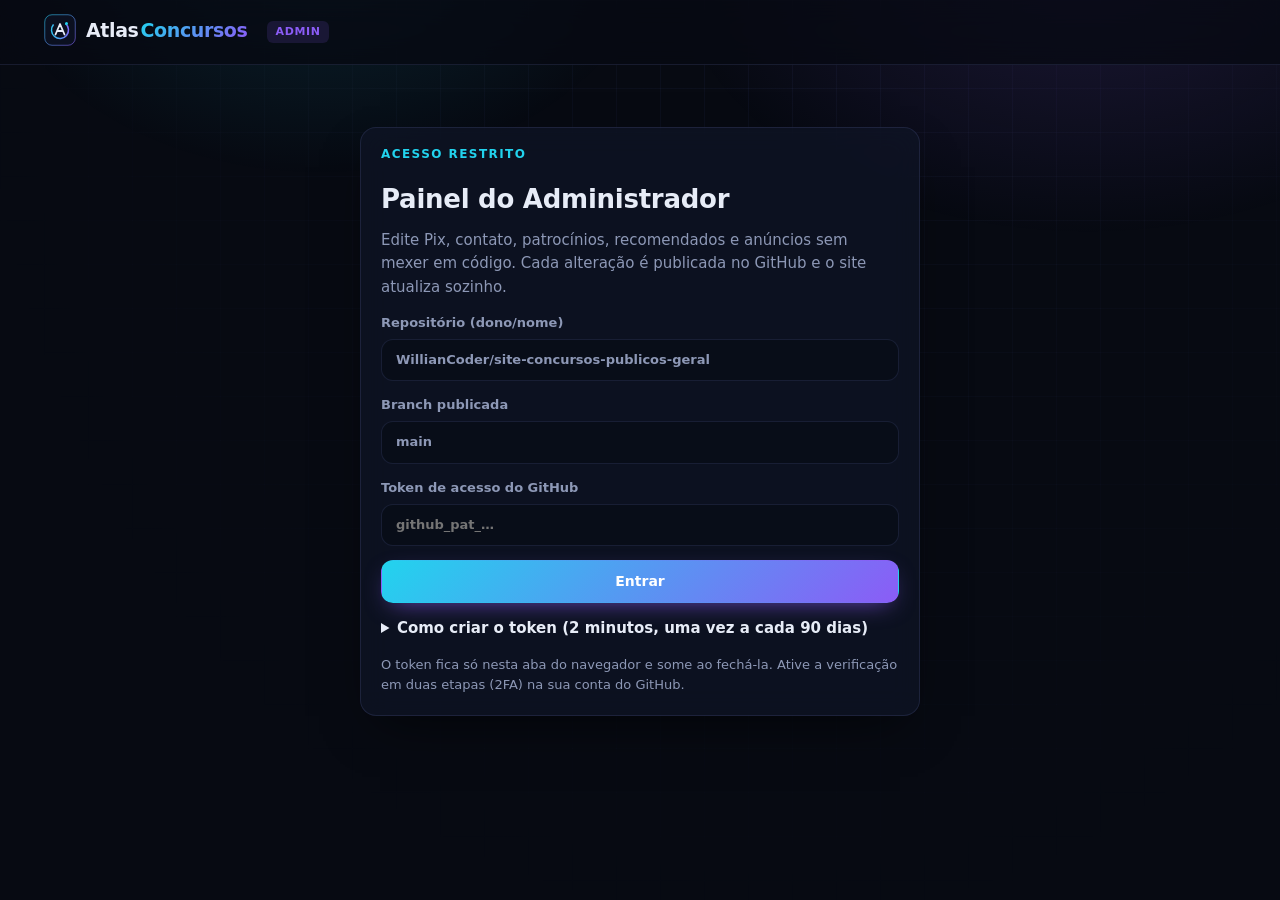
==== admin.html @ f7a5754c "Adiciona Radar de Editais, Descubra seu concurso, painel admin e segurança Diferenciais - Radar de E" ====
<!doctype html>
<html lang="pt-BR" data-theme="dark">
<head>
  <meta charset="utf-8">
  <meta http-equiv="Content-Security-Policy" content="default-src 'self'; script-src 'self'; style-src 'self' 'unsafe-inline' https://fonts.googleapis.com; font-src 'self' data: https://fonts.gstatic.com; img-src 'self' data: https:; connect-src 'self' https://api.github.com; object-src 'none'; base-uri 'self'; form-action 'self'; upgrade-insecure-requests">
  <meta name="referrer" content="no-referrer">
  <meta name="robots" content="noindex, nofollow">
  <meta name="viewport" content="width=device-width, initial-scale=1, viewport-fit=cover">
  <title>Painel do Administrador · Atlas Concursos</title>
  <link rel="icon" href="assets/img/logo.svg" type="image/svg+xml">
  <link rel="preconnect" href="https://fonts.googleapis.com">
  <link rel="preconnect" href="https://fonts.gstatic.com" crossorigin>
  <link href="https://fonts.googleapis.com/css2?family=Inter:wght@400;500;600;700&family=Space+Grotesk:wght@500;600;700&display=swap" rel="stylesheet">
  <link rel="stylesheet" href="assets/css/styles.css">
  <link rel="stylesheet" href="assets/css/admin.css">
  <script src="assets/js/theme.js"></script>
</head>
<body>
  <div class="bg-grid" aria-hidden="true"></div>
  <div class="bg-glow" aria-hidden="true"></div>

  <header class="adm-top">
    <a class="brand" href="./"><img src="assets/img/logo.svg" alt="" width="32" height="32"><span class="brand-text">Atlas<b>Concursos</b></span></a>
    <span class="tag">Admin</span>
    <div class="adm-top-actions">
      <span id="adm-dirty" class="badge warn" hidden>Alterações não publicadas</span>
      <button class="btn btn-primary btn-sm" id="adm-save" hidden>Salvar e publicar</button>
      <button class="btn btn-sm btn-ghost" id="adm-logout" hidden>Sair</button>
    </div>
  </header>

  <main class="adm-main" id="adm"></main>

  <div class="toast" id="toast" role="status" aria-live="polite"></div>

  <script src="assets/js/config.js"></script>
  <script src="assets/js/data.js"></script>
  <script src="data/radar.js"></script>
  <script src="assets/js/vendor/qrcode.js"></script>
  <script src="assets/js/admin.js"></script>
</body>
</html>
---- assets/css/styles.css ----
/* =========================================================
   Atlas Concursos — estilos
   ========================================================= */

:root {
  --font: 'Inter', system-ui, -apple-system, 'Segoe UI', Roboto, sans-serif;
  --font-display: 'Space Grotesk', var(--font);
  --radius: 16px;
  --radius-sm: 10px;
  --sidebar-w: 288px;
  --ease: cubic-bezier(.2, .8, .2, 1);

  --c1: #22d3ee;
  --c2: #8b5cf6;
  --c3: #34d399;
  --warn: #fbbf24;
  --danger: #f87171;
  --grad: linear-gradient(135deg, var(--c1), var(--c2));
}

:root[data-theme="dark"] {
  color-scheme: dark;
  --bg: #070a12;
  --bg-2: #0b1020;
  --panel: rgba(16, 22, 40, .66);
  --panel-solid: #0e1424;
  --panel-hover: rgba(26, 34, 60, .8);
  --border: rgba(148, 163, 255, .12);
  --border-strong: rgba(148, 163, 255, .24);
  --text: #e7ecf7;
  --muted: #8d98b6;
  --faint: #5d6886;
  --input: rgba(8, 12, 24, .7);
  --shadow: 0 20px 50px -20px rgba(0, 0, 0, .7);
  --grid-line: rgba(120, 140, 255, .05);
  --glow-1: rgba(34, 211, 238, .14);
  --glow-2: rgba(139, 92, 246, .16);
}

:root[data-theme="light"] {
  color-scheme: light;
  --bg: #f4f6fb;
  --bg-2: #ffffff;
  --panel: rgba(255, 255, 255, .78);
  --panel-solid: #ffffff;
  --panel-hover: rgba(255, 255, 255, .98);
  --border: rgba(15, 23, 42, .09);
  --border-strong: rgba(15, 23, 42, .18);
  --text: #0d1326;
  --muted: #56617e;
  --faint: #8a93ab;
  --input: #ffffff;
  --shadow: 0 18px 40px -22px rgba(30, 41, 80, .35);
  --grid-line: rgba(60, 80, 160, .05);
  --glow-1: rgba(34, 211, 238, .16);
  --glow-2: rgba(139, 92, 246, .12);
  --c1: #0891b2;
  --c2: #7c3aed;
  --c3: #059669;
}

* { box-sizing: border-box; }
[hidden] { display: none !important; }
html { -webkit-text-size-adjust: 100%; }
body {
  margin: 0;
  font: 15px/1.55 var(--font);
  color: var(--text);
  background: var(--bg);
  min-height: 100vh;
  overflow-x: hidden;
}
img, svg { display: block; }
a { color: inherit; text-decoration: none; }
button, input, select, textarea { font: inherit; color: inherit; }
button { cursor: pointer; background: none; border: 0; padding: 0; }
h1, h2, h3, h4 { font-family: var(--font-display); margin: 0; line-height: 1.2; letter-spacing: -.01em; }
p { margin: 0; }
kbd {
  font: 600 11px/1 var(--font);
  padding: 4px 6px;
  border-radius: 6px;
  border: 1px solid var(--border-strong);
  color: var(--muted);
  background: var(--input);
}
::selection { background: rgba(139, 92, 246, .35); }
:focus-visible { outline: 2px solid var(--c1); outline-offset: 2px; border-radius: 6px; }

.skip { position: absolute; left: -999px; top: 8px; z-index: 100; padding: 8px 12px; background: var(--panel-solid); border-radius: 8px; }
.skip:focus { left: 8px; }

/* ---------- Fundo ---------- */
.bg-grid, .bg-glow { position: fixed; inset: 0; pointer-events: none; z-index: 0; }
.bg-grid {
  background-image:
    linear-gradient(var(--grid-line) 1px, transparent 1px),
    linear-gradient(90deg, var(--grid-line) 1px, transparent 1px);
  background-size: 44px 44px;
  mask-image: radial-gradient(ellipse at 60% 0%, #000 0%, transparent 75%);
}
.bg-glow {
  background:
    radial-gradient(600px 400px at 85% -5%, var(--glow-2), transparent 70%),
    radial-gradient(500px 380px at 25% -10%, var(--glow-1), transparent 70%);
}

/* ---------- Ícones ---------- */
.i { width: 18px; height: 18px; flex: none; fill: none; stroke: currentColor; stroke-width: 1.8; stroke-linecap: round; stroke-linejoin: round; }
.i-lg { width: 22px; height: 22px; }

/* ---------- Layout ---------- */
.shell { position: relative; z-index: 1; display: flex; min-height: 100vh; }
.main { flex: 1; min-width: 0; display: flex; flex-direction: column; }
.view { flex: 1; padding: 28px clamp(16px, 3.5vw, 44px) 40px; outline: none; max-width: 1400px; width: 100%; margin: 0 auto; }

/* ---------- Sidebar ---------- */
.sidebar {
  position: sticky; top: 0; height: 100vh;
  width: var(--sidebar-w); flex: none;
  display: flex; flex-direction: column; gap: 14px;
  padding: 20px 14px 14px;
  background: var(--panel);
  backdrop-filter: blur(18px) saturate(140%);
  -webkit-backdrop-filter: blur(18px) saturate(140%);
  border-right: 1px solid var(--border);
  overflow-y: auto;
  scrollbar-width: thin;
}
.brand { display: flex; align-items: center; gap: 10px; padding: 2px 8px 6px; }
.brand-text { font: 600 19px/1 var(--font-display); letter-spacing: -.02em; }
.brand-text b { background: var(--grad); -webkit-background-clip: text; background-clip: text; color: transparent; margin-left: 2px; }

.search-trigger {
  display: flex; align-items: center; gap: 10px; width: 100%;
  padding: 10px 12px; border-radius: 12px;
  background: var(--input); border: 1px solid var(--border);
  color: var(--muted); font-size: 14px; text-align: left;
  transition: border-color .2s var(--ease);
}
.search-trigger:hover { border-color: var(--border-strong); }
.search-trigger span:nth-child(2) { flex: 1; }

.nav { display: flex; flex-direction: column; gap: 2px; }
.nav-label { font: 600 11px/1 var(--font); text-transform: uppercase; letter-spacing: .12em; color: var(--faint); padding: 16px 12px 8px; }
.nav a {
  display: flex; align-items: center; gap: 11px;
  padding: 8px 12px; border-radius: 10px;
  color: var(--muted); font-weight: 500; font-size: 14px;
  position: relative; transition: background .15s, color .15s;
}
.nav a:hover { background: var(--panel-hover); color: var(--text); }
.nav a.active { color: var(--text); background: linear-gradient(90deg, rgba(34, 211, 238, .12), rgba(139, 92, 246, .08)); }
.nav a.active::before { content: ''; position: absolute; left: -14px; top: 8px; bottom: 8px; width: 3px; border-radius: 0 3px 3px 0; background: var(--grad); }
.nav a.active .i { color: var(--c1); }
.nav .count { margin-left: auto; font-size: 11px; font-weight: 600; color: var(--faint); background: var(--input); border: 1px solid var(--border); padding: 1px 7px; border-radius: 99px; }
.sidebar-foot { margin-top: auto; display: flex; flex-direction: column; gap: 10px; }
.theme-toggle { display: flex; align-items: center; gap: 10px; padding: 9px 12px; border-radius: 10px; color: var(--muted); font-size: 14px; }
.theme-toggle:hover { background: var(--panel-hover); color: var(--text); }
[data-theme="dark"] .only-light, [data-theme="light"] .only-dark { display: none !important; }

/* ---------- Topbar ---------- */
.topbar {
  position: sticky; top: 0; z-index: 20;
  display: flex; align-items: center; gap: 12px;
  padding: 12px clamp(16px, 3.5vw, 44px);
  background: color-mix(in srgb, var(--bg) 72%, transparent);
  backdrop-filter: blur(14px);
  -webkit-backdrop-filter: blur(14px);
  border-bottom: 1px solid var(--border);
}
.crumbs { display: flex; align-items: center; gap: 8px; font-size: 14px; color: var(--muted); min-width: 0; flex: 1; }
.crumbs a:hover { color: var(--text); }
.crumbs b { color: var(--text); font-weight: 600; white-space: nowrap; overflow: hidden; text-overflow: ellipsis; }
.crumbs .sep { opacity: .5; }
.topbar-actions { display: flex; align-items: center; gap: 6px; }
.icon-btn {
  display: inline-grid; place-items: center;
  width: 38px; height: 38px; border-radius: 10px;
  color: var(--muted); border: 1px solid transparent;
  transition: background .15s, color .15s, border-color .15s;
}
.icon-btn:hover { background: var(--panel-hover); color: var(--text); border-color: var(--border); }
.menu-btn { display: none; }
.account-chip {
  display: flex; align-items: center; gap: 8px;
  padding: 4px 12px 4px 4px; border-radius: 99px;
  border: 1px solid var(--border); background: var(--panel);
  font-size: 13px; font-weight: 600;
}
.account-chip:hover { border-color: var(--border-strong); }
.avatar {
  width: 30px; height: 30px; border-radius: 50%;
  display: grid; place-items: center;
  font: 700 12px/1 var(--font-display); color: #fff;
  background: var(--grad); overflow: hidden;
}
.avatar img { width: 100%; height: 100%; object-fit: cover; }

/* ---------- Tipografia de página ---------- */
.page-head { display: flex; align-items: flex-end; justify-content: space-between; gap: 16px; flex-wrap: wrap; margin-bottom: 22px; }
.page-head h1 { font-size: clamp(24px, 3vw, 32px); }
.page-head p { color: var(--muted); margin-top: 6px; max-width: 720px; }
.eyebrow { display: inline-flex; align-items: center; gap: 8px; font: 600 12px/1 var(--font); letter-spacing: .12em; text-transform: uppercase; color: var(--c1); margin-bottom: 10px; }
.section { margin-top: 34px; }
.section-head { display: flex; align-items: center; justify-content: space-between; gap: 12px; margin-bottom: 14px; }
.section-head h2 { font-size: 19px; display: flex; align-items: center; gap: 10px; }
.section-head h2 .i { color: var(--c1); }
.link-more { font-size: 13px; color: var(--muted); display: inline-flex; align-items: center; gap: 4px; }
.link-more:hover { color: var(--text); }
.muted { color: var(--muted); }
.small { font-size: 13px; }

/* ---------- Painéis ---------- */
.panel {
  background: var(--panel);
  border: 1px solid var(--border);
  border-radius: var(--radius);
  backdrop-filter: blur(14px);
  -webkit-backdrop-filter: blur(14px);
  box-shadow: var(--shadow);
}
.panel-pad { padding: 20px; }

/* ---------- Hero ---------- */
.hero {
  position: relative; overflow: hidden;
  padding: clamp(26px, 5vw, 54px);
  border-radius: 24px;
  border: 1px solid var(--border);
  background:
    radial-gradient(500px 260px at 100% 0%, rgba(139, 92, 246, .22), transparent 70%),
    radial-gradient(420px 260px at 0% 100%, rgba(34, 211, 238, .16), transparent 70%),
    var(--panel);
}
.hero::after {
  content: ''; position: absolute; inset: 0; pointer-events: none;
  background: linear-gradient(115deg, transparent 40%, rgba(255, 255, 255, .04) 50%, transparent 60%);
}
.hero h1 { font-size: clamp(28px, 4.6vw, 52px); max-width: 820px; letter-spacing: -.03em; }
.grad-text { background: var(--grad); -webkit-background-clip: text; background-clip: text; color: transparent; }
.hero p.lead { color: var(--muted); font-size: clamp(15px, 1.6vw, 18px); max-width: 640px; margin-top: 14px; }
.hero-search {
  margin-top: 26px; max-width: 680px;
  display: flex; align-items: center; gap: 12px;
  padding: 6px 6px 6px 18px; border-radius: 16px;
  background: var(--input); border: 1px solid var(--border-strong);
  box-shadow: 0 0 0 6px rgba(34, 211, 238, .05);
  cursor: text;
}
.hero-search span.ph { flex: 1; color: var(--faint); padding: 10px 0; white-space: nowrap; overflow: hidden; text-overflow: ellipsis; }
.hero-stats { display: flex; gap: clamp(18px, 4vw, 44px); margin-top: 30px; flex-wrap: wrap; }
.stat b { display: block; font: 700 clamp(22px, 3vw, 30px)/1 var(--font-display); }
.stat span { font-size: 13px; color: var(--muted); }

/* ---------- Botões ---------- */
.btn {
  display: inline-flex; align-items: center; justify-content: center; gap: 8px;
  padding: 10px 16px; border-radius: 12px;
  font-weight: 600; font-size: 14px; white-space: nowrap;
  border: 1px solid var(--border-strong);
  background: var(--panel-solid);
  transition: transform .15s var(--ease), border-color .15s, background .15s, box-shadow .2s;
}
.btn:hover { border-color: var(--c1); }
.btn:active { transform: translateY(1px); }
.btn-primary { background: var(--grad); color: #fff; border-color: transparent; box-shadow: 0 8px 24px -10px rgba(139, 92, 246, .8); }
.btn-primary:hover { box-shadow: 0 10px 30px -8px rgba(34, 211, 238, .7); border-color: transparent; }
.btn-ghost { background: transparent; }
.btn-danger { color: var(--danger); }
.btn-danger:hover { border-color: var(--danger); }
.btn-sm { padding: 7px 11px; font-size: 13px; border-radius: 10px; }
.btn-row { display: flex; gap: 10px; flex-wrap: wrap; }

/* ---------- Grade de categorias ---------- */
.tiles { display: grid; grid-template-columns: repeat(auto-fill, minmax(230px, 1fr)); gap: 14px; }
.tile {
  position: relative; display: flex; flex-direction: column; gap: 10px;
  padding: 18px; border-radius: var(--radius);
  background: var(--panel); border: 1px solid var(--border);
  transition: transform .25s var(--ease), border-color .25s, background .25s;
  overflow: hidden;
}
.tile::before {
  content: ''; position: absolute; inset: -1px; border-radius: inherit; padding: 1px;
  background: var(--grad); opacity: 0; transition: opacity .25s;
  -webkit-mask: linear-gradient(#000 0 0) content-box, linear-gradient(#000 0 0);
  -webkit-mask-composite: xor; mask-composite: exclude;
}
.tile:hover { transform: translateY(-3px); background: var(--panel-hover); }
.tile:hover::before { opacity: 1; }
.tile-icon {
  width: 42px; height: 42px; border-radius: 12px; display: grid; place-items: center;
  background: linear-gradient(135deg, rgba(34, 211, 238, .16), rgba(139, 92, 246, .16));
  color: var(--c1); border: 1px solid var(--border);
}
.tile h3 { font-size: 16px; }
.tile p { color: var(--muted); font-size: 13px; }
.tile .meta { margin-top: auto; font-size: 12px; color: var(--faint); font-weight: 600; display: flex; align-items: center; gap: 6px; }

/* ---------- Cards de sites ---------- */
.cards { display: grid; grid-template-columns: repeat(auto-fill, minmax(290px, 1fr)); gap: 14px; }
.card {
  display: flex; flex-direction: column; gap: 12px;
  padding: 16px; border-radius: var(--radius);
  background: var(--panel); border: 1px solid var(--border);
  transition: border-color .2s, transform .2s var(--ease), background .2s;
  min-width: 0;
}
.card:hover { border-color: var(--border-strong); background: var(--panel-hover); }
.card-top { display: flex; align-items: flex-start; gap: 12px; }
.mono {
  --h: 200;
  width: 42px; height: 42px; flex: none; border-radius: 12px;
  display: grid; place-items: center;
  font: 700 13px/1 var(--font-display); letter-spacing: -.02em;
  color: hsl(var(--h) 90% 82%);
  background: linear-gradient(135deg, hsl(var(--h) 70% 45% / .35), hsl(calc(var(--h) + 50) 70% 40% / .25));
  border: 1px solid hsl(var(--h) 80% 60% / .3);
}
[data-theme="light"] .mono { color: hsl(var(--h) 70% 32%); background: linear-gradient(135deg, hsl(var(--h) 80% 90%), hsl(calc(var(--h) + 50) 80% 92%)); }
.card-title { flex: 1; min-width: 0; }
.card-title h3 { font-size: 15px; font-family: var(--font); font-weight: 600; letter-spacing: 0; }
.domain { display: block; font-size: 12px; color: var(--faint); white-space: nowrap; overflow: hidden; text-overflow: ellipsis; margin-top: 2px; }
.card p.desc { color: var(--muted); font-size: 13.5px; }
.fav { color: var(--faint); }
.fav.on { color: #facc15; }
.fav.on .i { fill: #facc15; }
.subs { display: flex; flex-wrap: wrap; gap: 6px; }
.chip {
  display: inline-flex; align-items: center; gap: 6px;
  padding: 5px 10px; border-radius: 99px; font-size: 12px; font-weight: 500;
  background: var(--input); border: 1px solid var(--border); color: var(--muted);
  transition: color .15s, border-color .15s;
  max-width: 100%;
}
.chip:hover { color: var(--text); border-color: var(--c1); }
.chip .i { width: 13px; height: 13px; }
.chip.sel { color: var(--text); border-color: var(--c2); background: rgba(139, 92, 246, .14); }
.card-actions { display: flex; gap: 8px; margin-top: auto; align-items: center; }
.card-actions .btn-open { flex: 1; }
.card.ghost { border-style: dashed; background: transparent; }
.card.ghost .mono { filter: grayscale(1); opacity: .6; }
.tag { font-size: 11px; font-weight: 600; text-transform: uppercase; letter-spacing: .06em; padding: 2px 8px; border-radius: 6px; background: rgba(139, 92, 246, .14); color: var(--c2); }

/* ---------- Filtros ---------- */
.toolbar { display: flex; gap: 10px; flex-wrap: wrap; align-items: center; margin-bottom: 16px; }
.input, .select, .textarea {
  width: 100%; padding: 10px 14px; border-radius: 12px;
  background: var(--input); border: 1px solid var(--border);
  outline: none; transition: border-color .15s, box-shadow .15s;
}
.input:focus, .select:focus, .textarea:focus { border-color: var(--c1); box-shadow: 0 0 0 4px rgba(34, 211, 238, .12); }
.textarea { resize: vertical; min-height: 120px; line-height: 1.6; }
.filter-input { position: relative; flex: 1; min-width: 200px; max-width: 420px; }
.filter-input .i { position: absolute; left: 13px; top: 50%; transform: translateY(-50%); color: var(--faint); }
.filter-input .input { padding-left: 40px; }
label.field { display: flex; flex-direction: column; gap: 6px; font-size: 13px; font-weight: 600; color: var(--muted); }
.form-grid { display: grid; grid-template-columns: repeat(auto-fit, minmax(180px, 1fr)); gap: 12px; }

/* ---------- Estados ---------- */
.region { margin-top: 26px; }
.region h3 { font-size: 13px; text-transform: uppercase; letter-spacing: .12em; color: var(--faint); margin-bottom: 12px; font-family: var(--font); }
.uf-grid { display: grid; grid-template-columns: repeat(auto-fill, minmax(150px, 1fr)); gap: 10px; }
.uf {
  display: flex; flex-direction: column; gap: 4px; padding: 14px;
  border-radius: 14px; background: var(--panel); border: 1px solid var(--border);
  transition: transform .2s var(--ease), border-color .2s;
}
.uf:hover { transform: translateY(-2px); border-color: var(--c1); }
.uf b { font: 700 24px/1 var(--font-display); background: var(--grad); -webkit-background-clip: text; background-clip: text; color: transparent; }
.uf span { font-size: 13px; font-weight: 500; }
.uf small { font-size: 11px; color: var(--faint); }
.uf.mine { border-color: var(--c2); box-shadow: 0 0 0 3px rgba(139, 92, 246, .15); }
.state-hero { display: flex; align-items: center; gap: 18px; flex-wrap: wrap; }
.state-badge {
  width: 72px; height: 72px; border-radius: 20px; display: grid; place-items: center;
  font: 700 28px/1 var(--font-display); color: #fff; background: var(--grad);
  box-shadow: 0 14px 40px -14px rgba(139, 92, 246, .8);
}

/* ---------- Widgets do painel ---------- */
.widgets { display: grid; grid-template-columns: repeat(auto-fit, minmax(220px, 1fr)); gap: 14px; margin-top: 18px; }
.widget { padding: 18px; display: flex; flex-direction: column; gap: 8px; min-height: 132px; }
.widget .w-label { font-size: 12px; font-weight: 600; text-transform: uppercase; letter-spacing: .1em; color: var(--faint); display: flex; align-items: center; gap: 8px; }
.widget .w-value { font: 700 28px/1.1 var(--font-display); }
.widget .w-sub { font-size: 13px; color: var(--muted); }
.widget a.w-link { margin-top: auto; font-size: 13px; color: var(--c1); font-weight: 600; }
.progress { height: 8px; border-radius: 99px; background: var(--input); border: 1px solid var(--border); overflow: hidden; }
.progress > i { display: block; height: 100%; border-radius: inherit; background: var(--grad); transition: width .4s var(--ease); }

/* ---------- Listas ---------- */
.list { display: flex; flex-direction: column; gap: 8px; }
.row {
  display: flex; align-items: center; gap: 12px;
  padding: 12px 14px; border-radius: 12px;
  background: var(--panel); border: 1px solid var(--border);
}
.row:hover { border-color: var(--border-strong); }
.row .grow { flex: 1; min-width: 0; }
.row .title { font-weight: 600; font-size: 14px; white-space: nowrap; overflow: hidden; text-overflow: ellipsis; }
.row .sub { font-size: 12px; color: var(--faint); white-space: nowrap; overflow: hidden; text-overflow: ellipsis; }
.row .note { font-size: 13px; color: var(--muted); margin-top: 4px; white-space: normal; }
.empty {
  padding: 34px 20px; text-align: center; color: var(--muted);
  border: 1px dashed var(--border-strong); border-radius: var(--radius);
}
.empty .i { width: 30px; height: 30px; margin: 0 auto 10px; color: var(--faint); }
.empty h3 { color: var(--text); font-size: 17px; margin-bottom: 6px; }

.tabs { display: flex; gap: 6px; flex-wrap: wrap; margin-bottom: 14px; }

.badge { display: inline-flex; align-items: center; gap: 5px; font-size: 12px; font-weight: 600; padding: 3px 9px; border-radius: 99px; background: var(--input); border: 1px solid var(--border); color: var(--muted); white-space: nowrap; }
.badge.ok { color: var(--c3); border-color: color-mix(in srgb, var(--c3) 40%, transparent); }
.badge.warn { color: var(--warn); border-color: color-mix(in srgb, var(--warn) 40%, transparent); }
.badge.danger { color: var(--danger); border-color: color-mix(in srgb, var(--danger) 40%, transparent); }
.badge.accent { color: var(--c1); border-color: color-mix(in srgb, var(--c1) 40%, transparent); }

/* ---------- Ferramentas ---------- */
.tool-layout { display: grid; grid-template-columns: minmax(0, 1fr) minmax(0, 1fr); gap: 16px; }
.timer-wrap { display: flex; flex-direction: column; align-items: center; gap: 18px; padding: 26px 20px; }
.ring { position: relative; width: min(280px, 70vw); aspect-ratio: 1; }
.ring svg { width: 100%; height: 100%; transform: rotate(-90deg); }
.ring circle { fill: none; stroke-width: 8; }
.ring .track { stroke: var(--input); }
.ring .bar { stroke: url(#ringGrad); stroke-linecap: round; transition: stroke-dashoffset .5s linear; }
.ring .time { position: absolute; inset: 0; display: grid; place-content: center; text-align: center; }
.ring .time b { font: 700 clamp(40px, 9vw, 58px)/1 var(--font-display); font-variant-numeric: tabular-nums; letter-spacing: -.03em; }
.ring .time span { color: var(--muted); font-size: 13px; text-transform: uppercase; letter-spacing: .14em; margin-top: 6px; }
.bars { display: flex; align-items: flex-end; gap: 8px; height: 140px; padding-top: 10px; }
.bars .b { flex: 1; display: flex; flex-direction: column; align-items: center; gap: 6px; height: 100%; justify-content: flex-end; }
.bars .b i { width: 100%; max-width: 34px; border-radius: 8px 8px 4px 4px; background: var(--grad); min-height: 3px; opacity: .85; }
.bars .b span { font-size: 11px; color: var(--faint); }
.bars .b em { font-style: normal; font-size: 11px; color: var(--muted); }
.subject { padding: 16px; }
.subject-head { display: flex; align-items: center; gap: 10px; }
.subject-head h3 { flex: 1; font-size: 16px; }
.topic { display: flex; align-items: center; gap: 10px; padding: 7px 4px; border-bottom: 1px solid var(--border); font-size: 14px; }
.topic:last-child { border-bottom: 0; }
.topic.done span { color: var(--faint); text-decoration: line-through; }
.topic span { flex: 1; }
.check {
  width: 20px; height: 20px; border-radius: 6px; flex: none;
  border: 1.5px solid var(--border-strong); display: grid; place-items: center;
}
.check.on { background: var(--grad); border-color: transparent; color: #fff; }
.check .i { width: 13px; height: 13px; stroke-width: 3; }
.result-big { font: 700 44px/1 var(--font-display); }
.kpis { display: grid; grid-template-columns: repeat(auto-fit, minmax(120px, 1fr)); gap: 10px; }
.kpi { padding: 14px; border-radius: 12px; background: var(--input); border: 1px solid var(--border); }
.kpi b { display: block; font: 700 22px/1.1 var(--font-display); }
.kpi span { font-size: 12px; color: var(--muted); }

/* ---------- Busca (palette) ---------- */
.palette {
  position: fixed; inset: 0; z-index: 60;
  display: flex; justify-content: center; align-items: flex-start;
  padding: min(12vh, 110px) 16px 16px;
  background: rgba(3, 6, 14, .55);
  backdrop-filter: blur(6px);
  -webkit-backdrop-filter: blur(6px);
  animation: fade .15s ease;
}
.palette[hidden] { display: none; }
.palette-box {
  width: 100%; max-width: 680px; max-height: 72vh;
  display: flex; flex-direction: column;
  background: var(--panel-solid); border: 1px solid var(--border-strong);
  border-radius: 18px; overflow: hidden;
  box-shadow: 0 30px 80px -20px rgba(0, 0, 0, .7), 0 0 0 1px rgba(139, 92, 246, .1);
  animation: pop .2s var(--ease);
}
.palette-input { display: flex; align-items: center; gap: 12px; padding: 14px 16px; border-bottom: 1px solid var(--border); }
.palette-input input { flex: 1; background: none; border: 0; outline: none; font-size: 16px; min-width: 0; }
.palette-input input::-webkit-search-cancel-button { display: none; }
.palette-results { overflow-y: auto; padding: 8px; }
.p-group { font: 600 11px/1 var(--font); text-transform: uppercase; letter-spacing: .12em; color: var(--faint); padding: 12px 10px 6px; }
.p-item { display: flex; align-items: center; gap: 12px; padding: 9px 10px; border-radius: 10px; cursor: pointer; }
.p-item .mono { width: 34px; height: 34px; border-radius: 10px; font-size: 11px; }
.p-item .grow { flex: 1; min-width: 0; }
.p-item .title { font-weight: 600; font-size: 14px; white-space: nowrap; overflow: hidden; text-overflow: ellipsis; }
.p-item .sub { font-size: 12px; color: var(--faint); white-space: nowrap; overflow: hidden; text-overflow: ellipsis; }
.p-item.active { background: linear-gradient(90deg, rgba(34, 211, 238, .14), rgba(139, 92, 246, .1)); }
.p-item mark { background: none; color: var(--c1); font-weight: 700; }
.palette-foot { display: flex; gap: 16px; padding: 10px 16px; border-top: 1px solid var(--border); font-size: 12px; color: var(--faint); flex-wrap: wrap; }
.palette-foot kbd { margin-right: 3px; }

/* ---------- Toast ---------- */
.toast {
  position: fixed; left: 50%; bottom: 28px; z-index: 80;
  transform: translate(-50%, 20px); opacity: 0; pointer-events: none;
  padding: 11px 18px; border-radius: 12px; font-size: 14px; font-weight: 500;
  background: var(--panel-solid); border: 1px solid var(--border-strong);
  box-shadow: var(--shadow);
  transition: opacity .2s, transform .25s var(--ease);
  max-width: calc(100vw - 32px);
}
.toast.show { opacity: 1; transform: translate(-50%, 0); }

/* ---------- Anúncios ---------- */
.ad-slot:empty { display: none; }
.ad-slot { border-radius: 12px; overflow: hidden; }
.ad-slot .ad-label { display: block; font-size: 10px; text-transform: uppercase; letter-spacing: .14em; color: var(--faint); margin-bottom: 4px; text-align: center; }
.ad-feed { margin-top: 30px; }

/* ---------- Consentimento ---------- */
.consent {
  position: fixed; left: 16px; right: 16px; bottom: 16px; z-index: 70;
  max-width: 560px; margin-left: auto;
  padding: 18px; display: flex; flex-direction: column; gap: 12px;
}
.consent p { font-size: 13.5px; color: var(--muted); }

/* ---------- Footer ---------- */
.footer { padding: 24px clamp(16px, 3.5vw, 44px) 32px; border-top: 1px solid var(--border); color: var(--faint); font-size: 13px; display: flex; flex-direction: column; gap: 8px; }
.footer b { color: var(--muted); }
.footer-links { display: flex; gap: 16px; flex-wrap: wrap; }
.footer-links a:hover { color: var(--text); }

/* ---------- Tabbar (celular) ---------- */
.tabbar { display: none; }

/* ---------- Animações ---------- */
@keyframes fade { from { opacity: 0; } }
@keyframes pop { from { opacity: 0; transform: translateY(-8px) scale(.98); } }
@keyframes rise { from { opacity: 0; transform: translateY(10px); } }
.view > * { animation: rise .35s var(--ease) both; }
.view > *:nth-child(2) { animation-delay: .04s; }
.view > *:nth-child(3) { animation-delay: .08s; }
.view > *:nth-child(4) { animation-delay: .12s; }
@media (prefers-reduced-motion: reduce) {
  *, *::before, *::after { animation: none !important; transition: none !important; }
}

/* ---------- Responsivo ---------- */
@media (max-width: 1100px) {
  .tool-layout { grid-template-columns: 1fr; }
}
@media (max-width: 900px) {
  .sidebar {
    position: fixed; left: 0; top: 0; z-index: 50;
    transform: translateX(-102%); transition: transform .3s var(--ease);
    background: var(--panel-solid);
    box-shadow: 30px 0 60px -30px rgba(0, 0, 0, .6);
  }
  body.nav-open .sidebar { transform: none; }
  .scrim { position: fixed; inset: 0; z-index: 40; background: rgba(0, 0, 0, .45); opacity: 0; pointer-events: none; transition: opacity .3s; }
  body.nav-open .scrim { opacity: 1; pointer-events: auto; }
  .menu-btn { display: inline-grid; }
  .hide-mobile { display: none; }
  .view { padding-bottom: 96px; }
  .footer { padding-bottom: 100px; }
  .tabbar {
    display: flex; position: fixed; left: 0; right: 0; bottom: 0; z-index: 30;
    padding: 6px 6px calc(6px + env(safe-area-inset-bottom));
    background: color-mix(in srgb, var(--panel-solid) 88%, transparent);
    backdrop-filter: blur(16px); -webkit-backdrop-filter: blur(16px);
    border-top: 1px solid var(--border);
  }
  .tabbar a, .tabbar button {
    flex: 1; display: flex; flex-direction: column; align-items: center; gap: 3px;
    padding: 6px 2px; font-size: 11px; font-weight: 600; color: var(--faint); border-radius: 10px;
  }
  .tabbar .active { color: var(--c1); }
  .account-chip span.name { display: none; }
  .account-chip { padding: 3px; }
  .consent { bottom: 84px; }
  .toast { bottom: 92px; }
}
@media (max-width: 520px) {
  .cards { grid-template-columns: 1fr; }
  .tiles { grid-template-columns: 1fr 1fr; gap: 10px; }
  .tile { padding: 14px; }
  .tile p { display: none; }
  .uf-grid { grid-template-columns: repeat(3, 1fr); }
  .uf { padding: 12px 10px; }
  .uf small { display: none; }
  .hero-search kbd { display: none; }
  .palette { padding-top: 12px; }
  .palette-box { max-height: 86vh; }
}
@media (min-width: 901px) { .scrim { display: none; } }
.view.no-anim > * { animation: none; }
.i-inline { display: inline; width: 14px; height: 14px; vertical-align: -2px; }
.nav a > span:not(.count), .search-trigger span:nth-child(2) { white-space: nowrap; overflow: hidden; text-overflow: ellipsis; min-width: 0; }

/* ---------- Monetização ---------- */
.pix-qr { width: min(280px, 100%); aspect-ratio: 1; background: #fff; border-radius: 16px; padding: 10px; }
.pix-qr svg { width: 100%; height: 100%; }
.card.sponsor { border-color: color-mix(in srgb, var(--c2) 35%, var(--border)); }
.rules { margin: 6px 0 0; padding-left: 20px; color: var(--muted); display: flex; flex-direction: column; gap: 6px; }
.rules b { color: var(--text); }
.pro-box { background: radial-gradient(420px 200px at 100% 0%, rgba(139, 92, 246, .2), transparent 70%), var(--panel); }

/* ---------- Radar e Descubra ---------- */
.radar-badge {
  display: inline-flex; align-items: center; gap: 6px; align-self: flex-start;
  font-size: 12px; font-weight: 600; padding: 4px 10px; border-radius: 99px;
  color: var(--c3); background: color-mix(in srgb, var(--c3) 12%, transparent);
  border: 1px solid color-mix(in srgb, var(--c3) 35%, transparent);
}
.radar-badge .i { width: 13px; height: 13px; animation: pulse 2s ease-in-out infinite; }
@keyframes pulse { 50% { opacity: .35; } }
.quiz { display: grid; grid-template-columns: repeat(auto-fit, minmax(300px, 1fr)); gap: 14px; }
.quiz-q h3 { font-size: 16px; margin-bottom: 12px; }
---- assets/css/admin.css ----
/* Painel do Administrador — complementa styles.css */
body { min-height: 100vh; }
.adm-top {
  position: sticky; top: 0; z-index: 20;
  display: flex; align-items: center; gap: 12px; flex-wrap: wrap;
  padding: 12px clamp(16px, 3vw, 36px);
  background: color-mix(in srgb, var(--bg) 78%, transparent);
  backdrop-filter: blur(14px); -webkit-backdrop-filter: blur(14px);
  border-bottom: 1px solid var(--border);
}
.adm-top-actions { margin-left: auto; display: flex; align-items: center; gap: 8px; flex-wrap: wrap; }
.adm-main { position: relative; z-index: 1; max-width: 1100px; margin: 0 auto; padding: 26px clamp(16px, 3vw, 36px) 80px; }
.adm-login { max-width: 560px; margin: 4vh auto 0; display: flex; flex-direction: column; gap: 14px; }
.adm-login ol { margin: 0; padding-left: 20px; color: var(--muted); font-size: 14px; display: flex; flex-direction: column; gap: 4px; }
.adm-tabs { display: flex; gap: 6px; overflow-x: auto; padding-bottom: 6px; margin: 18px 0; scrollbar-width: thin; }
.adm-tabs .chip { white-space: nowrap; padding: 8px 14px; font-size: 13px; }
.adm-section { display: flex; flex-direction: column; gap: 14px; }
.adm-item { padding: 16px; display: flex; flex-direction: column; gap: 12px; }
.adm-item-head { display: flex; align-items: center; gap: 10px; }
.adm-item-head h3 { flex: 1; font-size: 15px; font-family: var(--font); }
.adm-grid { display: grid; grid-template-columns: repeat(auto-fit, minmax(220px, 1fr)); gap: 12px; }
.adm-grid .full { grid-column: 1 / -1; }
.adm-help { font-size: 13px; color: var(--muted); font-weight: 400; }
.adm-help code, .adm-login code { font-size: 12px; padding: 1px 6px; border-radius: 6px; background: var(--input); border: 1px solid var(--border); }
select[multiple].select { min-height: 120px; }
.adm-qr { width: 160px; background: #fff; border-radius: 12px; padding: 8px; }
.adm-qr svg { width: 100%; height: auto; }
.adm-links { display: grid; grid-template-columns: repeat(auto-fill, minmax(200px, 1fr)); gap: 10px; }
@media (max-width: 600px) {
  .adm-top .brand-text { display: none; }
  .adm-top-actions { width: 100%; margin-left: 0; }
  .adm-top-actions .btn { flex: 1; }
}
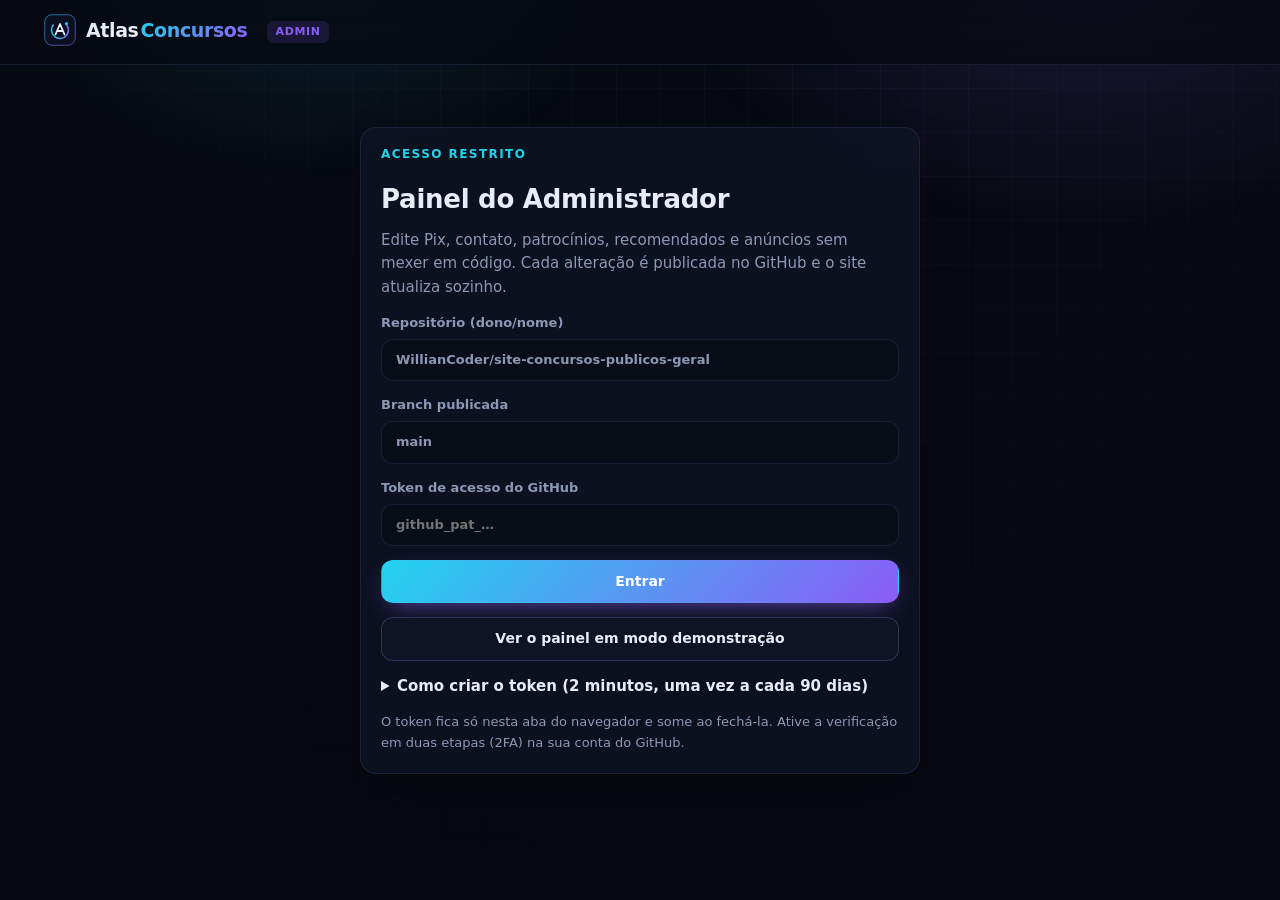
==== commit e8139018: "Painel: modo demonstração sem token Permite explorar todas as abas do painel com as configurações at" ====
--- a/admin.html
+++ b/admin.html
@@ -36,6 +36,7 @@
   <script src="assets/js/config.js"></script>
   <script src="assets/js/data.js"></script>
   <script src="data/radar.js"></script>
+  <script src="data/agenda.js"></script>
   <script src="assets/js/vendor/qrcode.js"></script>
   <script src="assets/js/admin.js"></script>
 </body>
--- a/assets/css/styles.css
+++ b/assets/css/styles.css
@@ -603,3 +603,57 @@
 @keyframes pulse { 50% { opacity: .35; } }
 .quiz { display: grid; grid-template-columns: repeat(auto-fit, minmax(300px, 1fr)); gap: 14px; }
 .quiz-q h3 { font-size: 16px; margin-bottom: 12px; }
+
+/* ---------- Meu nome no Diário ---------- */
+.finder { display: grid; grid-template-columns: minmax(0, 380px) minmax(0, 1fr); gap: 16px; align-items: start; }
+.finder-form { display: grid; grid-template-columns: 1fr 1fr; gap: 12px; position: sticky; top: 76px; }
+.finder-form .full { grid-column: 1 / -1; }
+.finder-out { display: flex; flex-direction: column; gap: 14px; min-width: 0; }
+.finder-summary { display: flex; gap: 8px; flex-wrap: wrap; }
+.finder-group { padding: 16px; display: flex; flex-direction: column; gap: 12px; }
+.finder-head { display: flex; align-items: center; gap: 12px; flex-wrap: wrap; }
+.finder-head h3 { font-size: 16px; }
+.finder-row { flex-wrap: wrap; background: var(--input); }
+.finder-row .grow { min-width: 200px; }
+.query { display: block; margin-top: 4px; font: 12px/1.45 ui-monospace, SFMono-Regular, Menlo, Consolas, monospace; color: var(--faint); white-space: nowrap; overflow: hidden; text-overflow: ellipsis; }
+.find-chip { align-self: flex-start; color: var(--c1); border-color: color-mix(in srgb, var(--c1) 35%, transparent); }
+@media (max-width: 1000px) {
+  .finder { grid-template-columns: 1fr; }
+  .finder-form { position: static; }
+}
+@media (max-width: 420px) { .finder-form { grid-template-columns: 1fr; } }
+
+/* ---------- Agenda de Inscrições ---------- */
+.ag-kpis .kpi b { font-variant-numeric: tabular-nums; }
+.ag-section > .section-head, details.ag-section > summary { margin-bottom: 12px; }
+details.ag-section > summary { cursor: pointer; list-style: none; }
+details.ag-section > summary::-webkit-details-marker { display: none; }
+.ag-list { display: flex; flex-direction: column; gap: 10px; }
+.ag-item {
+  display: grid; grid-template-columns: 64px minmax(0, 1fr) auto; gap: 16px; align-items: center;
+  padding: 14px 16px; border-radius: 14px; background: var(--panel); border: 1px solid var(--border);
+}
+.ag-item:hover { border-color: var(--border-strong); }
+.ag-date {
+  display: flex; flex-direction: column; align-items: center; justify-content: center;
+  padding: 8px 0; border-radius: 12px; background: var(--input); border: 1px solid var(--border);
+  font-variant-numeric: tabular-nums; line-height: 1.05;
+}
+.ag-date b { font: 700 24px/1 var(--font-display); }
+.ag-date span { font-size: 12px; font-weight: 600; text-transform: uppercase; color: var(--muted); }
+.ag-date small { font-size: 10px; text-transform: uppercase; letter-spacing: .08em; color: var(--faint); margin-top: 3px; }
+.ag-abertas .ag-date { border-color: color-mix(in srgb, var(--c3) 45%, transparent); }
+.ag-abertas .ag-date b { color: var(--c3); }
+.ag-breve .ag-date b { color: var(--c1); }
+.ag-encerradas { opacity: .7; }
+.ag-body { min-width: 0; display: flex; flex-direction: column; gap: 4px; }
+.ag-title { font-weight: 600; font-size: 15px; }
+.ag-meta, .ag-dates { font-size: 13px; color: var(--muted); display: flex; gap: 12px; flex-wrap: wrap; }
+.ag-obs { font-size: 13px; color: var(--faint); }
+.ag-progress { height: 5px; margin-top: 6px; max-width: 320px; }
+.ag-side { display: flex; flex-direction: column; align-items: flex-end; gap: 10px; }
+.ag-actions { display: flex; gap: 6px; align-items: center; }
+@media (max-width: 640px) {
+  .ag-item { grid-template-columns: 54px minmax(0, 1fr); gap: 12px; }
+  .ag-side { grid-column: 1 / -1; flex-direction: row; justify-content: space-between; align-items: center; }
+}
